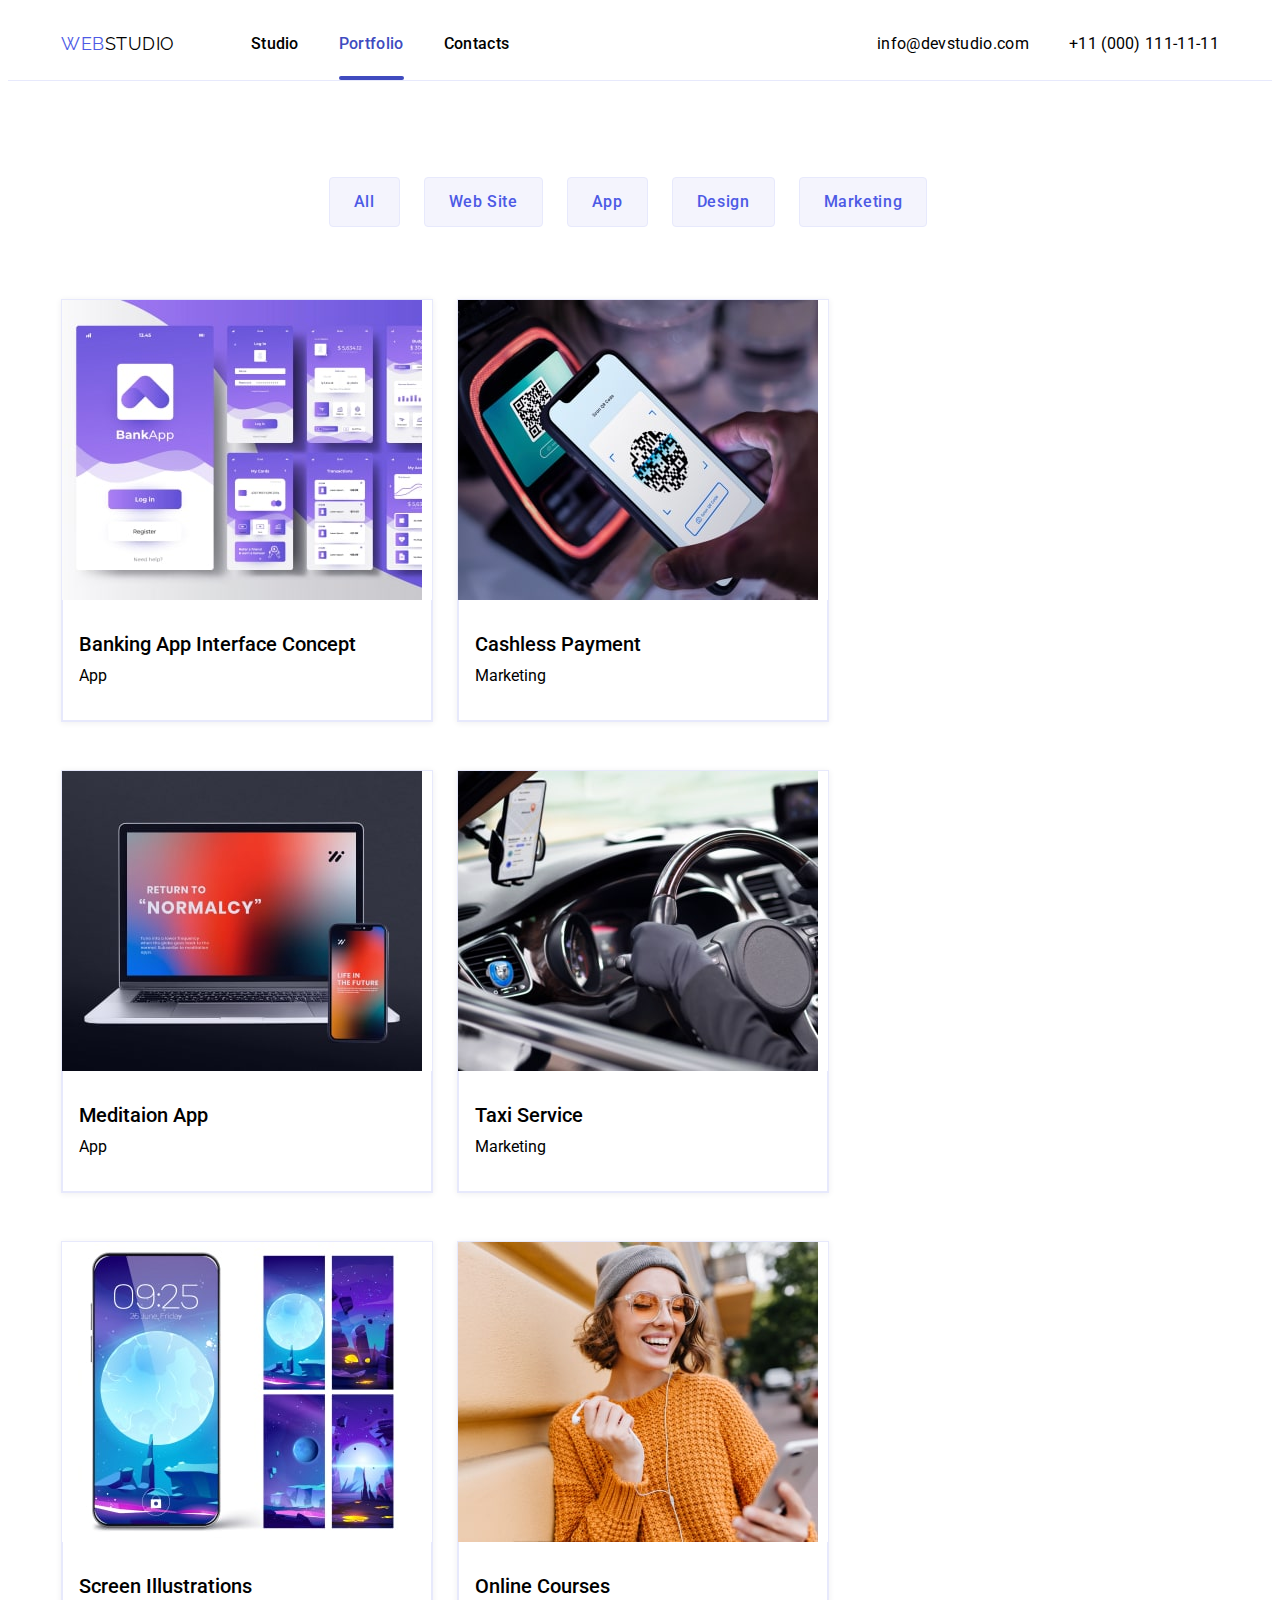
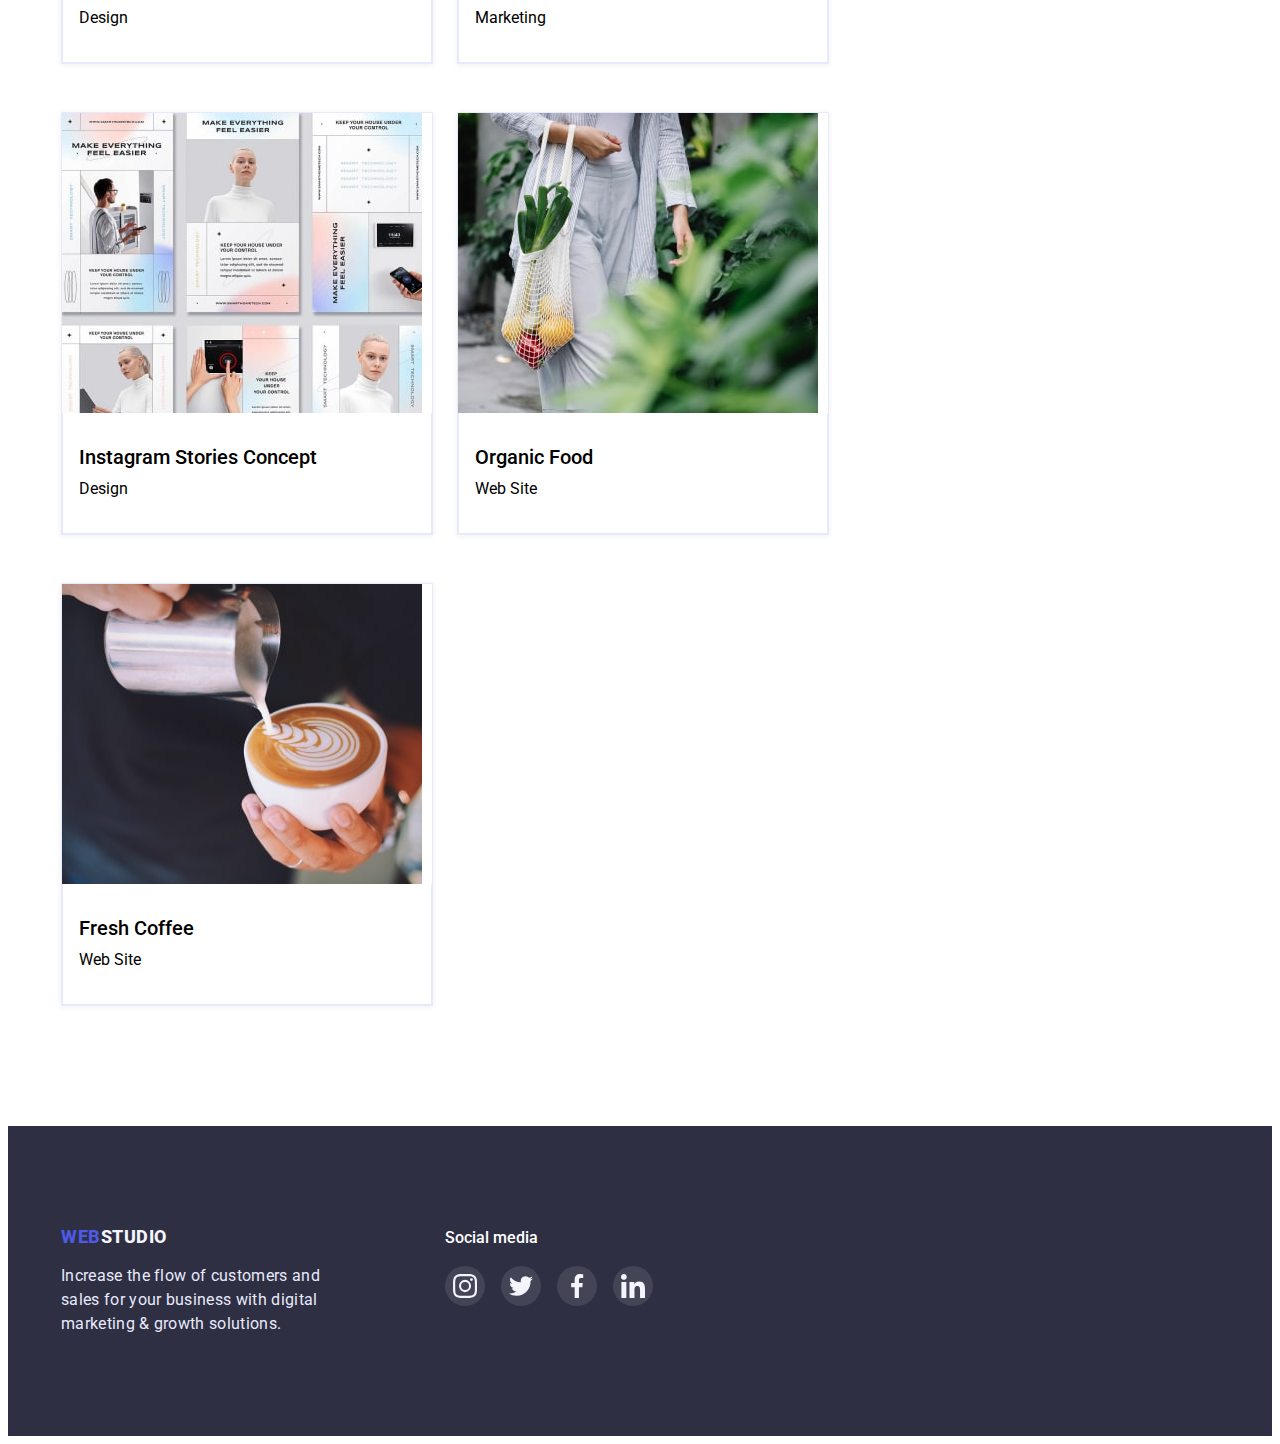
==== portfolio.html @ f20e6562 "update" ====
<!DOCTYPE html>
<html lang="en">
<head>
    <meta charset="UTF-8">
    <meta http-equiv="X-UA-Compatible" content="IE=edge">
    <meta name="viewport" content="width=device-width, initial-scale=1.0">
    <title>Portfolio</title>

<link rel="preconnect" href="https://fonts.googleapis.com">
<link rel="preconnect" href="https://fonts.gstatic.com" crossorigin>
<link href="https://fonts.googleapis.com/css2?family=Raleway:wght@800&family=Roboto:wght@400;500;700;900&display=swap"
    rel="stylesheet">
<link rel="stylesheet" href="https://cdnjs.cloudflare.com/ajax/libs/modern-normalize/1.1.0/modern-normalize.min.css"
  integrity="sha512-wpPYUAdjBVSE4KJnH1VR1HeZfpl1ub8YT/NKx4PuQ5NmX2tKuGu6U/JRp5y+Y8XG2tV+wKQpNHVUX03MfMFn9Q=="
  crossorigin="anonymous" referrerpolicy="no-referrer" />

<link rel="stylesheet" href="./css/styles.css">
</head>

<body>

<header class="page-header">
  <div class="conteiner main-nav">
    <nav class="main-nav">
      <a href="./index.html" class="logo link"><span class="logo-part">WEB</span>STUDIO</a>
      <ul class="site-nav list">
        <li class="item"><a class="nav-link link" href="./index.html">Studio</a></li>
        <li class="item"><a class="nav-link link-portfolio link" href="./portfolio.html">Portfolio</a></li>
        <li class="item"><a class="nav-link link" href="">Contacts</a></li>
      </ul>
    </nav>
     <address class="site-nav list">
     <ul class="info-nav list">
       <li class="item"><a class="info-link link" href="mailto:info@devstudio.com">info@devstudio.com</a></li>
       <li class="item"><a class="info-link link" href="tel:+110001111111">+11 (000) 111-11-11</a></li>
    </ul>
    </address>

  </div>
</header>

   <main>
       
        <section class="menu">
            <div class="conteiner">
              <h1 class="visually-hidden">text2</h1>
                  <ul class="menu-item list">
                     <li class="btn-list"><button class="btn" type="button">All</button></li>
                     <li class="btn-list"><button class="btn" type="button">Web Site</button></li>
                     <li class="btn-list"><button class="btn" type="button">App</button></li>
                     <li class="btn-list"><button class="btn" type="button">Design</button></li>
                     <li class="btn-list"><button class="btn" type="button">Marketing</button></li>
                   </ul>
             
                  <ul class="services-list list">
                      
                    <li class="services-item">
                      <a class="services-link" href="">
                        <div class="pic-overlay">
                          <img class="pic" src="./images/img4.jpg" alt="Banking app" width="360">
                        <p class="overlay">14 Stylish and User-Friendly App Design Concepts · Task Manager App · Calorie Tracker App · Exotic
                          Fruit Ecommerce App ·
                          Cloud Storage App</p>
                        </div>
                          <div class="card-conteiner">
                          <h2 class="title">Banking App Interface Concept</h2>
                          <p class="text">App</p>
                        </div>
                      </a>
                      </li>

                       <li class="services-item">
                        <a class="services-link" href="">
                         <div class="pic-overlay">
                           <img class="pic" src="./images/img5.jpg" alt="Cashless Payment" width="360">
                           <p class="overlay">14 Stylish and User-Friendly App Design Concepts · Task Manager App · Calorie Tracker App · Exotic Fruit Ecommerce App ·
                          Cloud Storage App</p>
                           </div>
                        <div class="card-conteiner">
                           <h2 class="title">Cashless Payment</h2>
                           <p class="text">Marketing</p>
                       </div>
                       </a>
                      </li>

                      <li class="services-item">
                        <a class="services-link" href="">
                          <div class="pic-overlay">
                            <img class="pic" src="./images/img6.jpg" alt="Meditaion App" width="360">
                        <p class="overlay">14 Stylish and User-Friendly App Design Concepts · Task Manager App · Calorie Tracker App · Exotic
                          Fruit Ecommerce App ·
                          Cloud Storage App</p>
                        </div>
                            <div class="card-conteiner">
                          <h2 class="title">Meditaion App</h2>
                          <p class="text">App</p>
                        </div>
                        </a>
                        </li>

                      <li class="services-item">
                        <a class="services-link" href="">
                          <div class="pic-overlay">
                           <img class="pic" src="./images/img7.jpg" alt="Taxi Service" width="360">
                        <p class="overlay">14 Stylish and User-Friendly App Design Concepts · Task Manager App · Calorie Tracker App · Exotic
                          Fruit Ecommerce App ·
                          Cloud Storage App</p>
                        </div>
                           <div class="card-conteiner">
                           <h2 class="title">Taxi Service</h2>
                           <p class="text">Marketing</p>
                        </div>
                        </a>
                      </li>

                    <li class="services-item">
                      <a class="services-link" href="">
                        <div class="pic-overlay">
                        <img class="pic" src="./images/img8.jpg" alt="Online Courses" width="360">
                        <p class="overlay">14 Stylish and User-Friendly App Design Concepts · Task Manager App · Calorie Tracker App · Exotic
                          Fruit Ecommerce App ·
                          Cloud Storage App</p>
                        </div>
                        <div class="card-conteiner">
                          <h2 class="title">Screen Illustrations</h2>
                          <p class="text">Design</p>
                        </div>
                        </a>
                    </li>

                      <li class="services-item">
                        <a class="services-link" href="">
                          <div class="pic-overlay">
                           <img class="pic" src="./images/img9.jpg" alt="Online Courses" width="360">
                        <p class="overlay">14 Stylish and User-Friendly App Design Concepts · Task Manager App · Calorie Tracker App · Exotic
                          Fruit Ecommerce App ·
                          Cloud Storage App</p>
                        </div>
                           <div class="card-conteiner">
                           <h2 class="title">Online Courses</h2>
                           <p class="text">Marketing</p>
                          
                        </div>
                        </a>
                     </li>

                    <li class="services-item">
                      <a class="services-link" href="">
                        <div class="pic-overlay">
                           <img class="pic" src="./images/img10.jpg" alt="Instagram Concept" width="360">
                        <p class="overlay">14 Stylish and User-Friendly App Design Concepts · Task Manager App · Calorie Tracker App · Exotic
                          Fruit Ecommerce App ·
                          Cloud Storage App</p>
                        </div>
                           <div class="card-conteiner">
                            <h2 class="title">Instagram Stories Concept</h2>
                           <p class="text">Design</p>
                        </div>
                        </a>
                     </li>

                      <li class="services-item">
                        <a class="services-link" href="">
                          <div class="pic-overlay">
                           <img class="services-pic" src="./images/img11.jpg" alt="Organic Food" width="360">
                        <p class="overlay">14 Stylish and User-Friendly App Design Concepts · Task Manager App · Calorie Tracker App · Exotic
                          Fruit Ecommerce App ·
                          Cloud Storage App</p>
                        </div>
                           <div class="card-conteiner">
                           <h2 class="title">Organic Food</h2>
                           <p class="text">Web Site</p>
                       </div>
                       </a>
                        </li>

                      <li class="services-item">
                        <a class="services-link" href="">
                          <div class="pic-overlay">
                           <img class="services-pic" src="./images/img12.jpg" alt="coffee" width="360">
                        <p class="overlay">14 Stylish and User-Friendly App Design Concepts · Task Manager App · Calorie Tracker App · Exotic
                          Fruit Ecommerce App ·
                          Cloud Storage App</p>
                        </div>
                           <div class="card-conteiner">
                           <h2 class="title">Fresh Coffee</h2>
                           <p class="text">Web Site</p>
                        </div>
                        </a>
                      </li>
                 </ul>
               
            </div>
          </section>
    </main>

<footer class="footer">
  <div class="conteiner footer-social">
    <div class="footer-soc-logo">
      <a class="logo-footer link" href="./index.html"><span class="logo-part">WEB</span>STUDIO</a>
      <p class="footer-text">Increase the flow of customers and sales for your business with digital marketing & growth
        solutions.</p>
    </div>
    <div class="footer-soc">
      <h3 class="footer-title">Social media</h3>
      <ul class="footer-soc-list list">

        <li class="footer-soc-item">
          <a href="#" class="footer-soc-link">
            <svg class="footer-soc-icon" width="24" height="24">
              <use href="./images/symbol-defs.svg#icon-instagram"></use>
            </svg>
          </a>
        </li>

        <li class="footer-soc-item">
          <a href="#" class="footer-soc-link">
            <svg class="footer-soc-icon" width="24" height="24">
              <use href="./images/symbol-defs.svg#icon-twitter"></use>
            </svg>
          </a>
        </li>
        <li class="footer-soc-item">
          <a href="#" class="footer-soc-link">
            <svg class="footer-soc-icon" width="24" height="24">
              <use href="./images/symbol-defs.svg#icon-facebook"></use>
            </svg>
          </a>
        </li>

        <li class="footer-soc-item">
          <a href="#" class="footer-soc-link">
            <svg class="footer-soc-icon" width="24" height="24">
              <use href="./images/symbol-defs.svg#icon-linkedin"></use>
            </svg>
          </a>
        </li>
      </ul>
    </div>
  </div>

</footer>
</body>
</html>
---- css/styles.css ----
:root {
    --primary-text-color: color: #434455;
    --title-text-color:color: #2E2F42;
    --accent-color:#404BBF;
    --background-color: #FFFFFF;
    --card-set-gap: 20px;
    --transition-dur-and-func:250ms cubic-bezier(0.4, 0, 0.2, 1);
    
}

body {
    background-color :var(--background-color);
    color: var(--primary-text-color);
    font-family: 'Roboto', sans-serif;
    font-size: 16px;
    line-height: 1.5;
}

h1,h2,h3,h4,h5,p {
    margin: 0;
}
.link {
    text-decoration: none;
}

.list {
    padding: 0;
    margin: 0;

    list-style: none;

}
img {
    display: block;
    max-width: 100%;
    height: auto;

}
/*-----------------------------------HEADER---------------------------------*/
.conteiner {
    padding: 0 15px;
    margin-left: auto;
    margin-right: auto;
    width: 1158px;
    
    
}
.page-header {
    border-bottom: 1px solid #E7E9FC;

}
.main-nav {
    display: flex;
    align-items: center;
    
}
.logo {
    padding-top: 24px;
    padding-bottom: 24px;
    
    font-family: 'Raleway', sans-serif;
    font-size: 18px;
    line-height: 1.33;
    letter-spacing: 0.03em;
    
    color: var(--title-text-color);
    margin-right: 76px;
    
}

.logo-part {
color: #4D5AE5;
}

.site-nav {
    display: flex;
    margin-left: auto;
    
}


.site-nav .item:last-child {
margin-right: 0;
}

.site-nav .item+ .item {
    margin-left: 40px;
}


.nav-link {
   position: relative;
    padding-top: 24px;
    padding-bottom:24px ;
    
    display: block;
    
    font-weight: 500;
    font-size: 16px;
    line-height: 1.5;
    letter-spacing: 0.02em;
   
    color:var(--title-text-color);
    transition: color var(--transition-dur-and-func);

}
.link-studio::after
{
    position: absolute;
    display: block;
    content: "";
    height:4px ;
    width: 100%;
    background-color: var(--accent-color);
    border-radius: 2px;
    
    left: 0;
    bottom: 0;
    transition: opacity var(--transition-dur-and-func);
    
}
.link-studio{
    color: var(--accent-color);
}
.link-portfolio::after {
    position: absolute;
    display: block;
    content: "";
    height: 4px;
    width: 100%;
    background-color: var(--accent-color);
    border-radius: 2px;
    margin-top: 24px;
    left: 0;
    bottom: 0;
transition: opacity var(--transition-dur-and-func);

}
.link-portfolio{
    color: var(--accent-color);
}


.nav-link:hover,
.nav-link:focus
{
    color: var(--accent-color);
}

.info-nav {
    display: flex;
    margin-left:auto;

}
.info-nav .item+ .item {
    margin-left: 40px;
}
.info-link {
    display: block;
    padding-top: 24px;
    padding-bottom: 24px;

    font-weight: 400;
    font-size: 16px;
    line-height: 1.5;
    letter-spacing: 0.02em;
    font-style: normal;
   
    color: var(--primary-text-color);
    transition: color var(--transition-dur-and-func);
    
}

.info-link:hover,
.info-link:focus {
    color: var(--accent-color);
}
/*--------------------------------------BODY-----------------------------------*/
.hero {
    padding-top: 188px;
    padding-bottom: 188px;
    background-color: #2E2F42;
    background-image: 
    linear-gradient(rgba(46, 47, 66, 0.7),
    rgba(46, 47, 66, 0.7)),
    
    url(../images/people-office.jpg);
    background-repeat: no-repeat;
    background-position: center;
    background-size: cover;
    text-align: center;
    margin-left: auto;
    margin-right: auto;
    max-width: 1440px;
}

.hero-title {
  
  width: 496px;
  margin: 0 auto;

  font-size: 56px;
  line-height: 1.07;
  text-align: center;
  letter-spacing: 0.02em;

color: #FFFFFF;

}

.button {
  font-family: inherit;
  font-weight: 500;
  font-size: 16px;
  line-height: 1.5;
  text-align: center;
  cursor: pointer;
  letter-spacing: 0.04em;
 
  color: #FFFFFF;
  background-color: #4D5AE5;

  margin-top: 48px;
  border-radius: 4px;
  border: none;
  padding: 16px 32px;
  display: inline-block;
  text-align: center;
  transition: color var(--transition-dur-and-func),
  background-color var(--transition-dur-and-func)
  

}
.button:hover,
.button:focus {
    background-color: var(--accent-color);
    color: #FFFFFF;
}

.feature-section {
    padding: 120px 0 ;
}
.hidden-title {
    position: absolute;
    width: 1px;
    height: 1px;
    margin: -1px;
    border: 0;
    padding: 0;
    white-space: nowrap;
    clip-path: inset(100%);
    clip: rect(0,0,0,0);
    overflow: hidden;
}

.feature-list {
display: flex;
}
.feature-item {

    width: 264px;
    margin-right: 24px;
    
}
.feature-item:last-child {
margin-right: 0;
}


.feature-item::before {

    display:block;
    content:"" ;
    height: 112px;
    
    background-size: 64px 64px;
    background-repeat: no-repeat ;
    background-position:center ;
    background-color: #F4F4FD;
    border-radius: 4px;
    margin-bottom: 8px;
    
}
.strategy-icon::before{
    background-image: url(../images/antenna\ 1\(3\).svg);
}

.punctuality-icon::before{
    background-image: url(../images/clock\ 1\(2\).svg);
}
.diligence-icon::before{
    background-image: url(../images/diagram\ 1\(3\).svg);
}
.technologies-icon::before{
    background-image: url(../images/astronaut\ 1\(2\).svg);
}

.feature-title {
    
    margin-bottom: 8px;

    font-weight: 500;
    font-size: 20px;
    line-height: 1.2;
    letter-spacing: 0.02em;

    color: var(--title-text-color);
}

.feature-text {
   
    
    font-size: 16px;
    line-height: 1.5;
    letter-spacing: 0.02em;

    color: var(--primary-text-color);
}
.team {
   background-color: #F4F4FD;
}

.team-title {
 margin-bottom: 72px;
  
  font-size: 36px;
  line-height: 1.11;
  text-align: center;
letter-spacing: 0.02em;

  color: var(--title-text-color);
}
.activity-section {
    padding-bottom: 120px;
}
.activity-list {
    display: flex;
}

.img:last-child {
    margin-right: 0;
}
.img {
    margin-right: 24px;
    width: 360px;
    border: 1px solid #E7E9FC;
}


.team {
    padding-top: 120px;
    padding-bottom: 120px;
    
}
.team-list {
    display: flex;
}
.team-pic{
    width: 264px;
margin-right: 24px;

background-color:#FFFFFF;
box-shadow: 0px 1px 6px 0px
 rgba(46, 47, 66, 0.08),
    0px 1px 1px 0px 
     rgba(46, 47, 66, 0.16),
    0px 2px 1px 0px 
     rgba(46, 47, 66, 0.08);
    border-radius: 0px 0px 4px 4px;

}


.team-pic:last-child {
    margin-right: 0;
}

.team-subtitle {
 margin-bottom: 5px;

  font-size: 20px;
  line-height: 1.2;
  letter-spacing: 0.02em;
  text-align: center;

  color: var(--title-text-color);
}

.team-text {
    
   margin-bottom: 8px;
    font-size: 16px;
    line-height: 1.5;
    letter-spacing: 0.02em;
    text-align: center;
    
    color: var(--primary-text-color);
    

}
.card-cont {
    padding: 32px 16px;
}
/*
.card-cont{
    box-shadow: 0px 1px 6px 0px
     rgba(46, 47, 66, 0.08),
      0px 1px 1px 0px
       rgba(46, 47, 66, 0.16), 
       0px 2px 1px 0px
        rgba(46, 47, 66, 0.08);
        border-radius: 0px 0px 4px 4px;
}
*/
.team-soc-list{
    display: flex;
    justify-content: center;
    gap: 24px;
}
.team-soc-link {
    display: flex;
    justify-content: center;
    align-items: center;
    width: 40px;
    height: 40px;
    border-radius: 50%;
    background-color: #4D5AE5;
    transition: background-color var(--transition-dur-and-func);

}
.team-soc-link:hover,
.team-soc-link:focus {
background-color: var(--accent-color)
}
/*
.team-soc-list {
display: flex;
justify-content: space-between;
width: 232px;
height: 40px;

margin: 0;
padding: 0;

}
.team-soc-link{
   display: block;
   width: 40px;
   height: 40px;
   border-radius: 50%;
   background-color: #4D5AE5;
}

.instagram{
    background-image: url(../images/instagram\ 2\(1\).svg);
    background-repeat: no-repeat;
        background-position: center;
        background-size: 16px 16px;
}
.twitter{
    background-image: url(../images/twitter\ 1\(1\).svg);
    background-repeat: no-repeat;
        background-position: center;
        background-size: 16px 16px;
}
.facebook{
    background-image: url(../images/facebook\ 1\(1\).svg);
    background-repeat: no-repeat;
        background-position: center;
        background-size: 16px 16px;
}

.linkedin{
    background-image: url(../images/linkedin\ 1\(1\).svg);
    background-repeat: no-repeat;
        background-position: center;
        background-size: 16px 16px;
}
*/
.customers{
    padding-top: 120px;
    padding-bottom: 120px;
  
}

.customer-list{
    display: flex;
    gap: 24px;
}

.customer-item{
    width: calc((100% - 168px) / 6);
    height: 88px;
}

.customer-link{
    width: 100%;
    height: 100%;
    border: 1px solid #8e8f99;
    border-radius: 4px;
    display: flex;
    align-items: center;
    justify-content: center;
    color: #8e8f99;
    transition: color var(--transition-dur-and-func), border-color var(--transition-dur-and-func);
      
}

.customer-icon{
   fill: currentColor; 
}
.customer-link:is(:hover, :focus) {
    border-color: var(--accent-color);
   color: var(--accent-color);
}
/*
.customer-icon:hover, 
.customer-icon:focus {
    fill: var(--accent-color);
}

.customer-link:is(:hover, :focus) .customer-icon {
    fill: var(--accent-color);

}
*/

/*-----------------------------------FOOTER-----------------------------------*/
.footer {
    background-color: #2E2F42;
    padding: 100px 0;
}

.logo-footer {
  margin-bottom: 16px;
  display: inline-block;

    font-weight: 800;
    font-size: 18px;
    line-height: 1.16;
    letter-spacing: 0.03em;

    color: #F4F4FD;
}

.footer-text {

  font-size: 16px;
  line-height: 1.5;
  letter-spacing: 0.02em;

  color: #E7E9FC;
  width: 264px;
}
.footer-title {
    margin-bottom: 16px;
    width: 96px;
    height: 24px;
    align-items: center;

   font-family: 'Roboto';
    font-style: normal;
    font-weight: 500;
    font-size: 16px;
    color: #FFFFFF;
}
.footer-soc-list {
    display: flex;
    gap: 16px;
}

.footer-soc-link {
    display: flex;
    justify-content: center;
    align-items: center;
    width: 40px;
    height: 40px;
    border-radius: 50%;
    background-color: rgba(255, 255, 255, 0.1);
    transition: background-color var(--transition-dur-and-func);
}
.footer-soc-link:hover, 
.footer-soc-link:focus{
    background-color: #31D0AA;
}

.footer-soc {
    display: block;
    justify-content: center;
    align-items: center;
}
.footer-social{
    display: flex;
}
.footer-soc-logo{
    margin-right: 120px;
}
/*---------------------------------Стилі для Portfolio----------------------------*/

/*------------------BODY-----------------------*/

.menu {
    padding: 96px 0 120px;
}
.visually-hidden {
   position: absolute;
    width: 1px;
    height: 1px;
    margin: -1px;
    border: 0;
    padding: 0;
    white-space: nowrap;
    clip-path: inset(100%);
    clip: rect(0 ,0 ,0 ,0);
    overflow: hidden;
}

.menu-item {
    display: flex;
    justify-content: center;
    margin-bottom: 72px;
}

.menu-item:last-child {
 margin-right: 0;
}

.menu-item .btn {
 
    font-family: inherit;
    font-weight: 500;
    font-size: 16px;
    line-height: 1.5;
    cursor: pointer;
    letter-spacing: 0.04em;
    background-color: #F4F4FD;
    color: #4D5AE5;
    border: 1px solid #E7E9FC;
    border-radius: 4px;
    padding: 12px 24px;
    transition: color var(--transition-dur-and-func),
    background-color var(--transition-dur-and-func),
    box-shadow var(--transition-dur-and-func),
    border-color var(--transition-dur-and-func);
}

.btn-list {
    margin-right: 24px;
    
}

.btn:focus,
.btn:hover {
    background-color: var(--accent-color);
    color: #FFFFFF;
    border-color: transparent;
    border-radius: 4px;
    box-shadow: 0px 3px 1px 0px
    rgba(0, 0, 0, 0.1), 
    0px 2px 1px 0px
    rgba(0, 0, 0, 0.08), 
    0px 2px 2px 0px
     rgba(0, 0, 0, 0.12);
     
     
}


.services-item .title {
    
  font-weight: 500;
  font-size: 20px;
  line-height: 1.2;

  color: var(--title-text-color);
   
}

.title {
    margin-bottom: 8px;

}
.card-conteiner .text {
    
    font-size: 16px;
    line-height: 1.5;   
    color: var(--primary-text-color);
    
}


.services-list {
list-style: none;
padding: 0;
margin: 0;
margin-left: -24px;
margin-top: -48px;
display: flex;
flex-wrap: wrap;
}

.services-list .services-item {
flex-basis: calc(100%/3 - 24px);
margin-left: 24px;
margin-top: 48px;

}

.card-conteiner {
    padding: 32px 16px;
    border: 1px solid #E7E9FC;
    border-top: none;
}

.services-item{
    border: 1px solid #E7E9FC;
    box-shadow: 0px 1px 6px 0px 
  rgba(46, 47, 66, 0.08);
  position: relative;
  transition: box-shadow var(--transition-dur-and-func);
        
}
/*
.services-link :hover,
.services-link :focus{
    box-shadow: 0px 1px 6px 0px 
    rgba(46, 47, 66, 0.08), 
    0px 1px 1px 0px
    rgba(46, 47, 66, 0.16),
     0px 2px 1px 0px
     rgba(46, 47, 66, 0.08);
}
*/

    
.services-link{
    text-decoration: none;
    color: var(--primary-text-color);
    display: block;
    transition: box-shadow var(--transition-dur-and-func);
    

}

.services-link:hover,
.services-link:focus{
box-shadow: 0px 1px 6px 0px
 rgba(46, 47, 66, 0.08),
0px 1px 1px 0px 
rgba(46, 47, 66, 0.16),
     0px 2px 1px 0px 
    rgba(46, 47, 66, 0.08);
    
}
.pic-overlay{
position: relative;
overflow: hidden;
}
.overlay{
    position: absolute;
    background-color: #4D5AE5;
    color: #F4F4FD;
    font-size: 16px;
    letter-spacing: 0.02em;
    width: 100%;
    height: 100%;
    padding-top: 40px;
    padding-right: 32px;
    padding-left: 32px;
    padding-bottom: 164px;
    top: 0;
    right: 0;
    transition: transform 250ms cubic-bezier(0.4, 0, 0.2,1);
    transform: translate(0,101%);
}
.services-link:hover .overlay,
.services-link:focus .overlay

 {
transform: translate(0,0);
}
/*---------------------MODAL WINDOW--------------*/
.backdrop{
position: fixed;
top:0;
left: 0;
width: 100%;
height: 100%;
background-color: rgba(46, 47, 66, 0.4);
z-index: 100; 
transition: opacity var(--transition-dur-and-func),visibility var(--transition-dur-and-func);
}
.backdrop.is-hidden{
    opacity: 0;
    visibility: hidden;
    pointer-events: none;
}
.modal{
    top: 50%;
    left: 50%;
    transform: translate(-50%,-50%);
width: 408px;
height: 576px;
background-color: #FCFCFC;
box-shadow: 0px 1px 1px 0px
 rgba(0, 0, 0, 0.14),
  0px 1px 3px 0px
 rgba(0, 0, 0, 0.12), 
  0px 2px 1px 0px 
 rgba(0, 0, 0, 0.2);
 border-radius: 4px;
position: absolute;

}

.modal-close-btn{
 position: absolute;
top: 24px;
right: 24px;
 display: flex;
 justify-content: center;
align-items: center;
width: 24px;
height: 24px;
cursor: pointer;
border: 1px solid rgba(0, 0, 0, 0.1);
border-radius: 50%;
background-color: #E7E9FC;

transition: background-color var(--transition-dur-and-func);
}

.modal-close-btn:hover,
.modal-close-btn:focus {
 background-color:var(--accent-color);
}

.modal-close-icon{
    background-color: transparent;
    width: 8px;
    height: 8px;
    transition: fill var(--transition-dur-and-func);
}
.modal-close-btn:hover .modal-close-icon, 
.modal-close-btn:focus .modal-close-icon {
    fill: #FFFFFF;
}
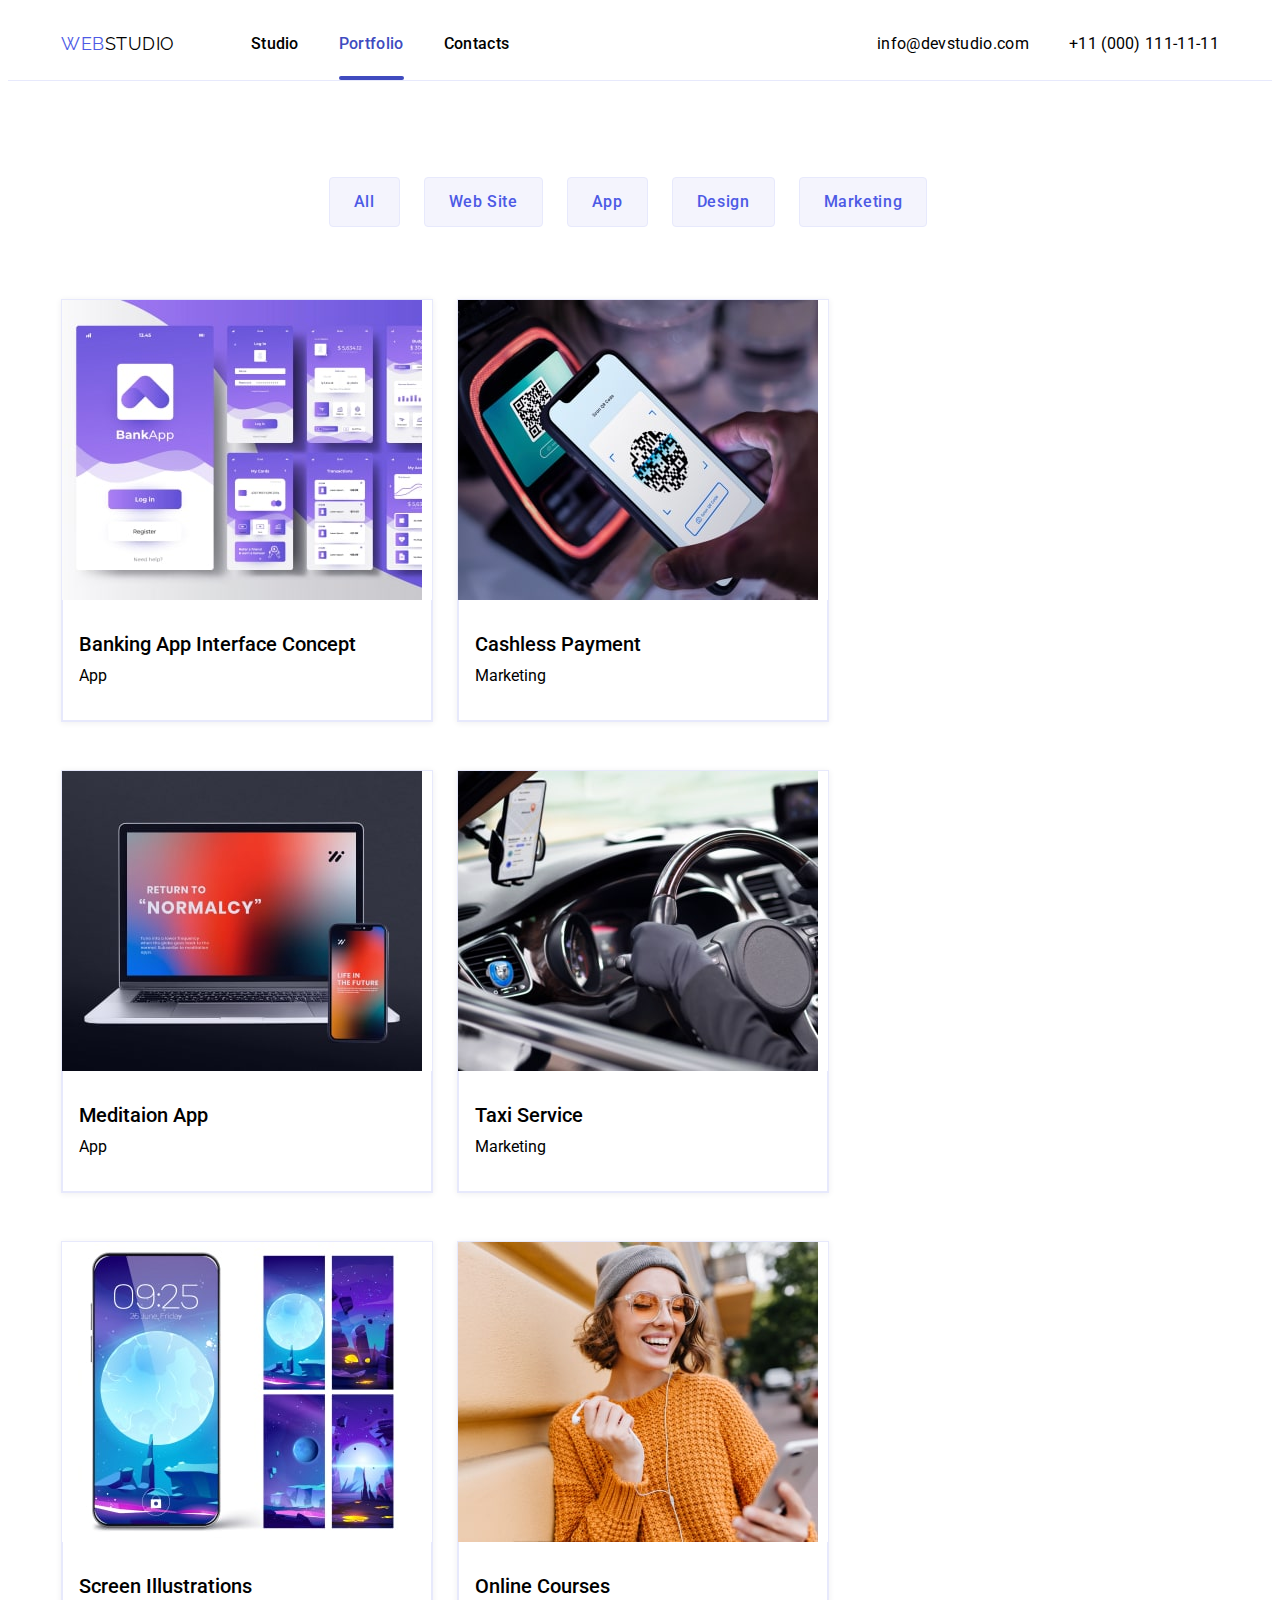
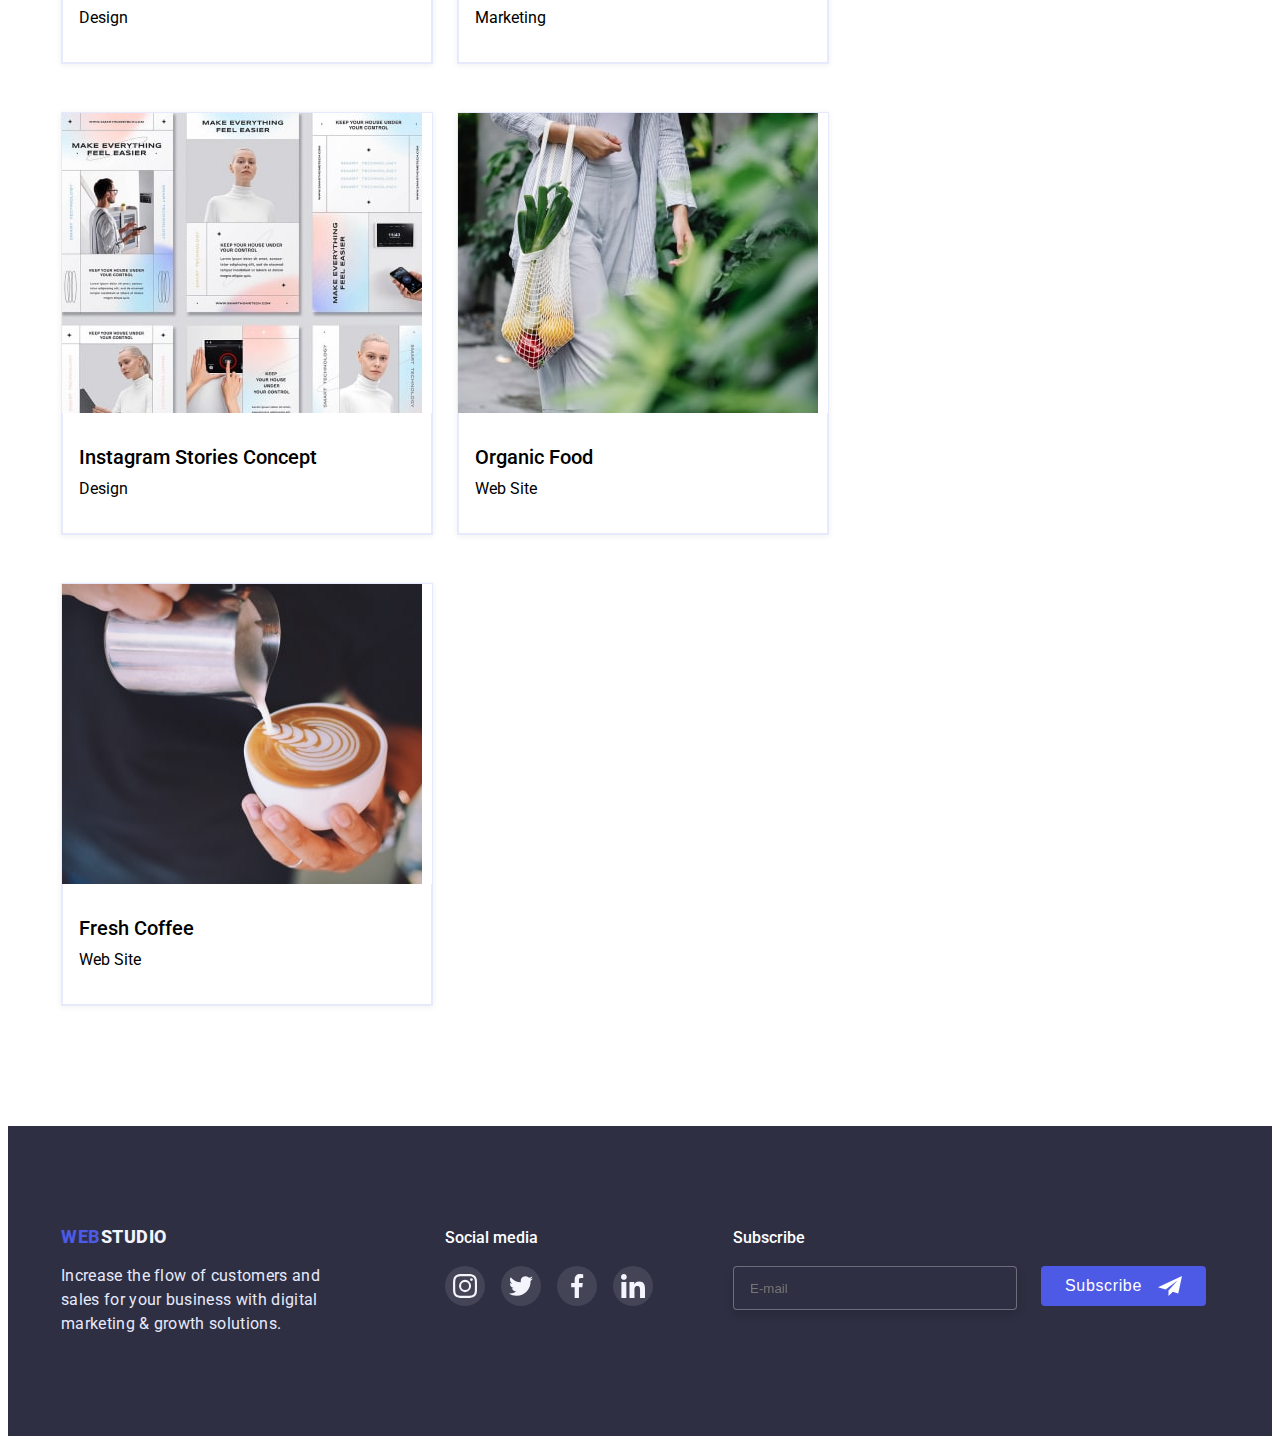
==== commit c7c49ee5: "update" ====
--- a/portfolio.html
+++ b/portfolio.html
@@ -237,6 +237,19 @@
         </li>
       </ul>
     </div>
+    <form class="footer-subscribe">
+      <label class="footer-title" for="email">Subscribe</label>
+      <span class="footer-input-wrapper">
+    
+        <div class="footer-btn-wrapper">
+          <input type="email" class="footer-input" id="email" name="Email" placeholder="E-mail">
+          <button type="submit" class="footer-btn">Subscribe
+            <svg class="footer-soc-icon" width="24" height="24">
+              <use href="./images/symbol-defs.svg#icon-frame"></use>
+            </svg>
+          </button>
+        </div>
+    </form>
   </div>
 
 </footer>
--- a/css/styles.css
+++ b/css/styles.css
@@ -595,6 +595,57 @@
 .footer-soc-logo{
     margin-right: 120px;
 }
+.footer-subscribe{
+    display: block;
+        justify-content: center;
+        align-items: center;
+        margin-left: 80px;
+}
+.footer-input{
+    width: 264px;
+    height: 40px;
+    border: 1px solid rgba(255, 255, 255, 0.3);
+    filter: drop-shadow(0px 4px 4px rgba(0, 0, 0, 0.15));
+    border-radius: 4px;
+    background-color:#2E2F42;
+   padding-left: 16px;
+   color: #FFFFFF;
+transition: border-color var(--transition-dur-and-func);
+  
+}
+.footer-input:focus {
+    border-color: var(--accent-color);
+    outline: none;
+}
+.footer-btn-wrapper{
+    display: flex;
+    margin-top: 16px;
+}
+.footer-btn{
+display: flex;
+justify-content: center;
+align-items: center;
+width: 165px;
+height: 40px;
+padding: 8px 24px;
+gap: 16px;
+background-color: #4D5AE5;
+border-radius: 4px;
+font-weight: 500;
+font-size: 16px;
+letter-spacing: 0.04em;
+color: #FFFFFF;
+border: none;
+margin-left: 24px;
+transition: background-color var(--transition-dur-and-func);
+
+}
+.footer-btn:hover,
+.footer-btn:focus
+ {
+background-color: var(--accent-color);
+}
+
 /*---------------------------------Стилі для Portfolio----------------------------*/
 
 /*------------------BODY-----------------------*/
@@ -770,7 +821,7 @@
     padding-bottom: 164px;
     top: 0;
     right: 0;
-    transition: transform 250ms cubic-bezier(0.4, 0, 0.2,1);
+    transition: transform var(--transition-dur-and-func);
     transform: translate(0,101%);
 }
 .services-link:hover .overlay,
@@ -800,7 +851,7 @@
     left: 50%;
     transform: translate(-50%,-50%);
 width: 408px;
-height: 576px;
+height: 584px;
 background-color: #FCFCFC;
 box-shadow: 0px 1px 1px 0px
  rgba(0, 0, 0, 0.14),
@@ -844,4 +895,154 @@
 .modal-close-btn:hover .modal-close-icon, 
 .modal-close-btn:focus .modal-close-icon {
     fill: #FFFFFF;
+}
+.modal-title{
+    margin-top: 72px;
+    margin-bottom: 16px;
+    display: flex;
+    align-content: center;
+    justify-content: center;
+
+    font-weight: 500;
+        font-size: 16px;
+        letter-spacing: 0.02em;
+        color: #2E2F42;
+        margin-bottom: 16px;
+}
+.contact-form{
+    display: flex;
+    flex-direction: column;
+    width: 360px;
+    margin-left:24px;
+    
+
+}
+.modal-input{
+    background-color: transparent;
+    width: 100%;
+    height: 40px;
+    margin: bottom 4px;
+    border: 1px solid rgba(33, 33, 33, 0.2);
+        border-radius: 4px;
+        padding-left: 38px;
+        color: #000;
+        transition: border-color var(--transition-dur-and-func);
+}
+
+.input-title{
+    font-weight: 400;
+    font-size: 12px;
+    color: #8E8F99;
+    
+
+}
+.modal-input-wrapper{
+    position: relative;
+}
+.modal-input:focus{
+border-color: var(--accent-color);
+outline: none;
+}
+.modal-input:focus+ .modal-icon {
+    fill: var(--accent-color);
+}
+
+.textarea {
+    width: 100%;
+    height: 120px;
+    margin-bottom:16px ;
+    resize: none;
+    font-weight: 400;
+    font-size: 12px;
+    letter-spacing: 0.04em;
+    color: #000;
+    border: 1px solid rgba(33, 33, 33, 0.2);
+    border-radius: 4px;
+    margin-bottom: 16px;
+    padding: 8px 16px;
+    transition: border-color var(--transition-dur-and-func);
+}
+.textarea:focus {
+    border-color: var(--accent-color);
+    outline: none;
+}
+.textarea::placeholder{
+font-weight: 400;
+    font-size: 12px;
+    letter-spacing: 0.04em;
+    color: rgba(117, 117, 117, 0.5);
+    
+}
+.modal-icon{
+    display: block;
+    position: absolute;
+    top:40%;
+    left: 16px;
+    transform: translate(0,-50%);
+    transition: fill var(--transition-dur-and-func);
+    
+}
+.modal-fieldset{
+    display: block;
+    font-weight: 400;
+    font-size: 12px;
+    letter-spacing: 0.04em;
+    color: #757575;
+    margin-bottom:24px;
+}
+.modal-checkbox{
+    display: flex;
+    align-items: center;
+}
+.modal-checkbox::before{
+    content: "";
+    display: block;
+    width: 16px;
+        height: 16px;
+        border: 1.25px solid #2E2F42;
+        border-radius: 2px;
+        border-color: rgba(46, 47, 66, 1);
+        cursor: pointer;
+        margin-right: 8px;
+        
+}
+.modal-input-checkbox:checked + .modal-checkbox::before{
+background-color: var(--accent-color);
+background-image: url(../images/Vector.svg);
+background-size: 10px 8px;
+background-repeat: no-repeat;
+background-position: center;
+transition:background-color var(--transition-dur-and-func);
+
+}
+.modal-input-checkbox:focus+.modal-checkbox::before {
+    border: 1.25px solid #404BBF;
+    
+}
+.modal-btn{
+    width: 169px;
+    height: 56px;
+    background-color: #4D5AE5;
+    box-shadow: 0px 4px 4px 0px rgba(0, 0, 0, 0.15);
+    border-radius: 4px;
+    display: flex;
+    justify-content: center;
+    align-items: center;
+    text-align: center;
+    letter-spacing: 0.04em;
+    color: #FFFFFF;
+    font-weight: 500;
+    font-size: 16px;
+    border: none;
+}
+.modal-btn:hover,
+.modal-btn:focus {
+    background-color: var(--accent-color);
+
+}
+
+.modal-btn-wrapper{
+    display: flex;
+        justify-content: center;
+        align-items: center;
 }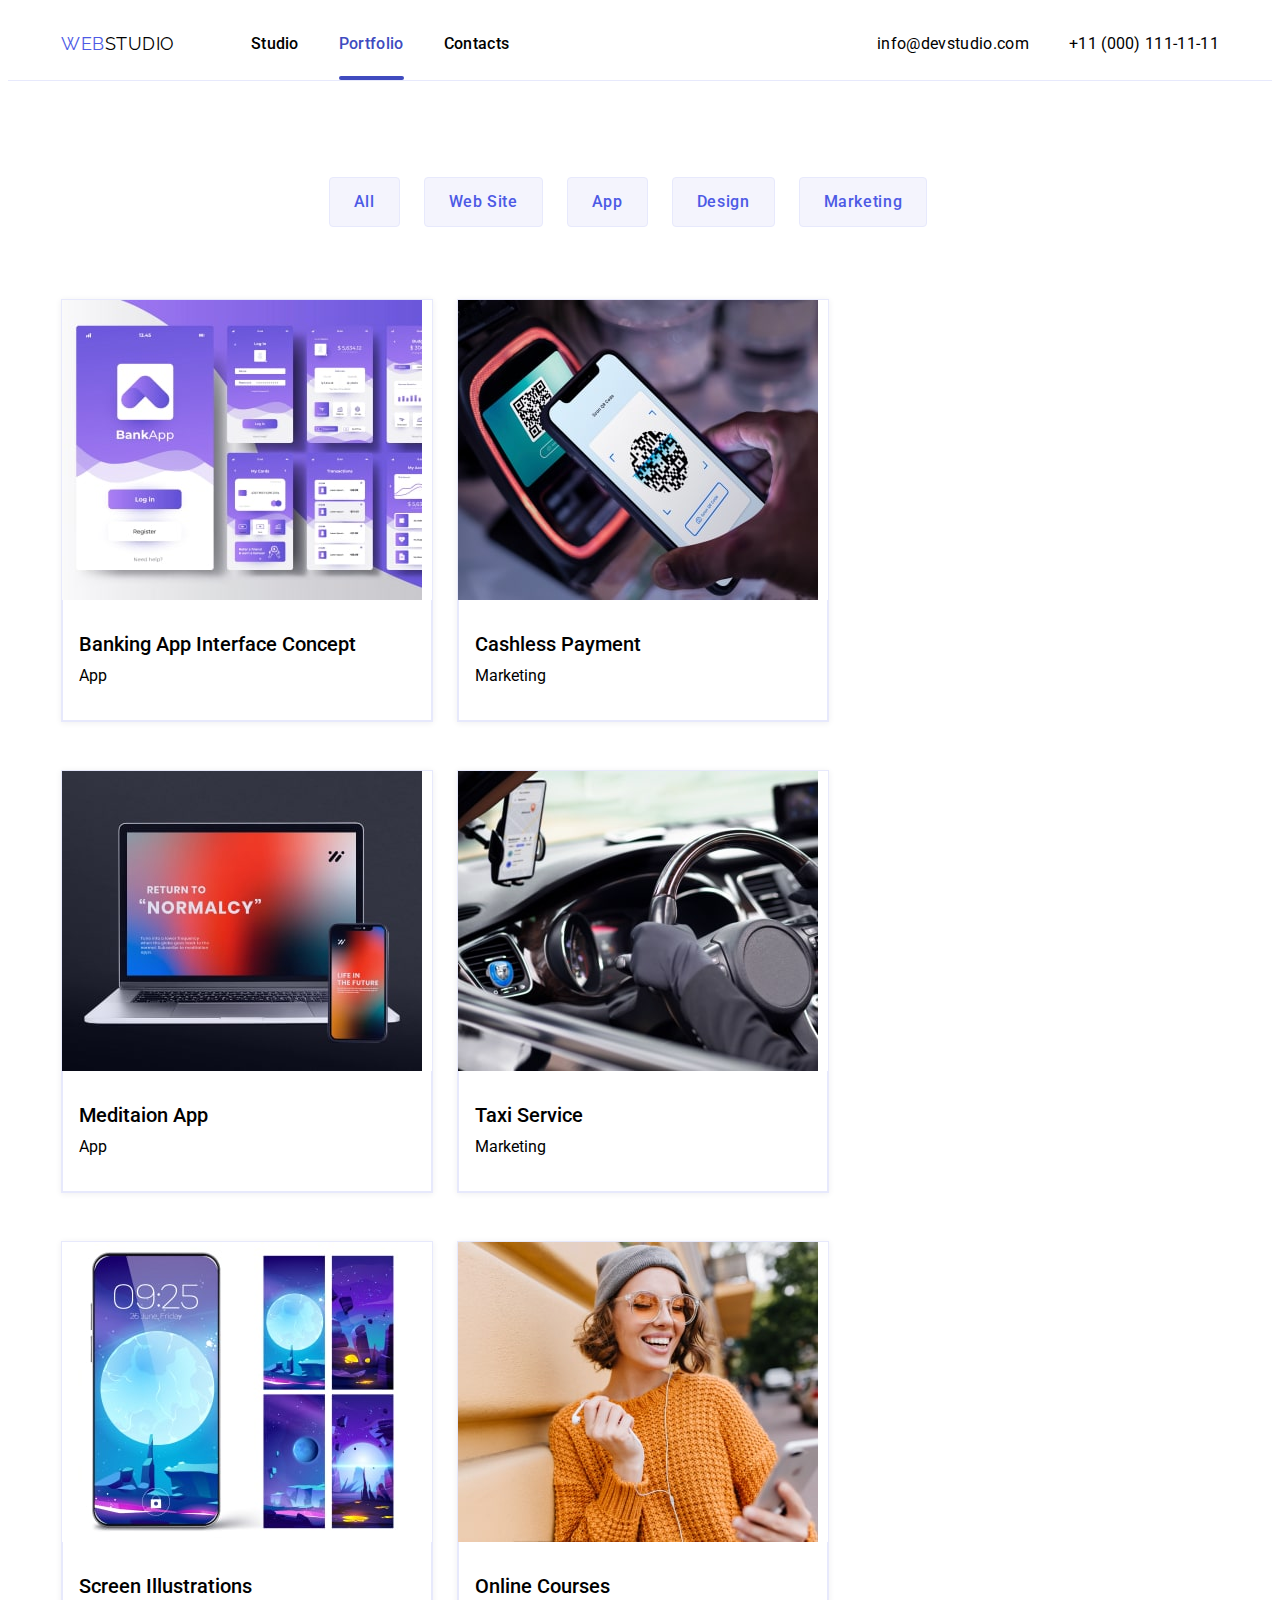
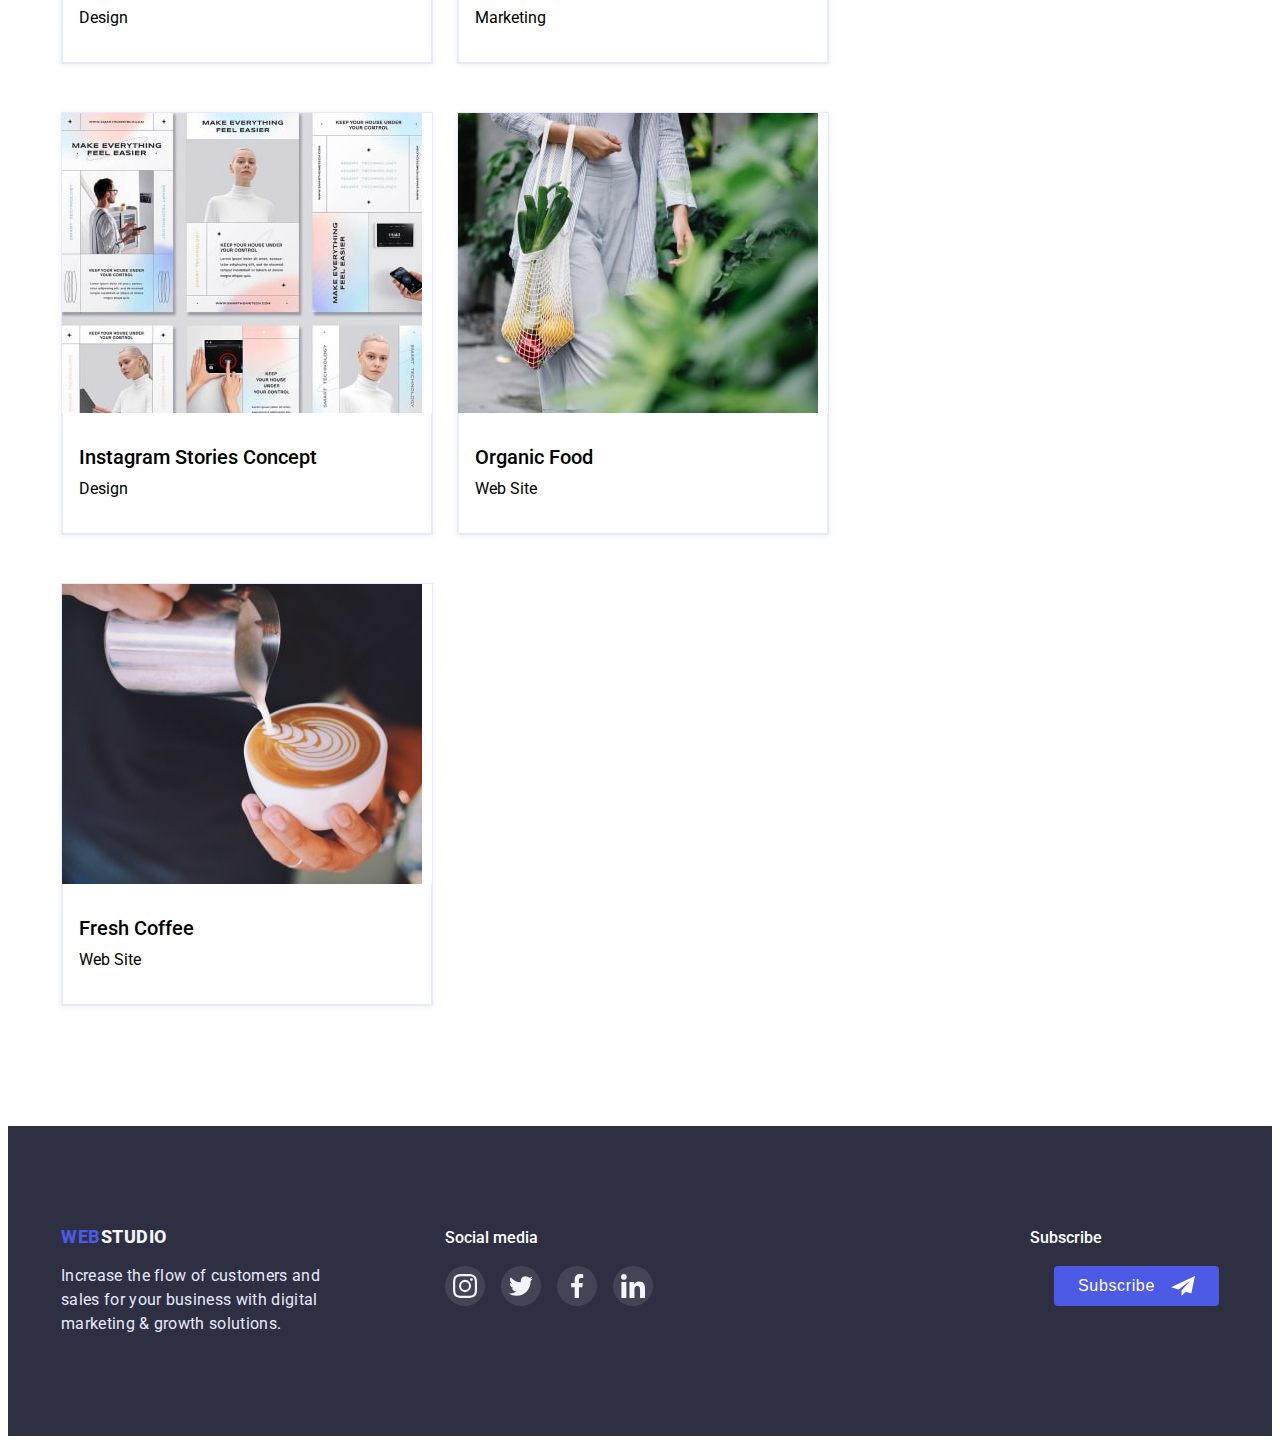
==== commit 0ea1d6d3: "update" ====
--- a/portfolio.html
+++ b/portfolio.html
@@ -238,11 +238,11 @@
       </ul>
     </div>
     <form class="footer-subscribe">
-      <label class="footer-title" for="email">Subscribe</label>
-      <span class="footer-input-wrapper">
-    
+      <p class="footer-title">Subscribe</p>
         <div class="footer-btn-wrapper">
+          <label class="footer-title visually-hidden" for="email">Email
           <input type="email" class="footer-input" id="email" name="Email" placeholder="E-mail">
+          </label>
           <button type="submit" class="footer-btn">Subscribe
             <svg class="footer-soc-icon" width="24" height="24">
               <use href="./images/symbol-defs.svg#icon-frame"></use>
--- a/css/styles.css
+++ b/css/styles.css
@@ -599,7 +599,7 @@
     display: block;
         justify-content: center;
         align-items: center;
-        margin-left: 80px;
+        margin-left: auto;
 }
 .footer-input{
     width: 264px;
@@ -618,6 +618,7 @@
     outline: none;
 }
 .footer-btn-wrapper{
+    align-items: center;
     display: flex;
     margin-top: 16px;
 }
@@ -847,9 +848,9 @@
     pointer-events: none;
 }
 .modal{
-    top: 50%;
-    left: 50%;
-    transform: translate(-50%,-50%);
+top: 50%;
+left: 50%;
+transform: translate(-50%,-50%);
 width: 408px;
 height: 584px;
 background-color: #FCFCFC;
@@ -861,6 +862,7 @@
  rgba(0, 0, 0, 0.2);
  border-radius: 4px;
 position: absolute;
+padding:72px 24px 24px;
 
 }
 
@@ -896,8 +898,11 @@
 .modal-close-btn:focus .modal-close-icon {
     fill: #FFFFFF;
 }
+.modal-form-field{
+    margin-bottom: 8px;
+}
 .modal-title{
-    margin-top: 72px;
+    
     margin-bottom: 16px;
     display: flex;
     align-content: center;
@@ -912,27 +917,28 @@
 .contact-form{
     display: flex;
     flex-direction: column;
-    width: 360px;
-    margin-left:24px;
+    width: 100%;
+    
     
 
 }
 .modal-input{
     background-color: transparent;
     width: 100%;
-    height: 40px;
-    margin: bottom 4px;
+    height: 38px;
     border: 1px solid rgba(33, 33, 33, 0.2);
-        border-radius: 4px;
-        padding-left: 38px;
-        color: #000;
-        transition: border-color var(--transition-dur-and-func);
+    border-radius: 4px;
+    padding-left: 36px;
+    color: #000;
+    transition: border-color var(--transition-dur-and-func);
 }
 
 .input-title{
     font-weight: 400;
     font-size: 12px;
     color: #8E8F99;
+    margin-bottom: 4px;
+    display: block;
     
 
 }
@@ -948,6 +954,7 @@
 }
 
 .textarea {
+    display: block;
     width: 100%;
     height: 120px;
     margin-bottom:16px ;
@@ -958,7 +965,7 @@
     color: #000;
     border: 1px solid rgba(33, 33, 33, 0.2);
     border-radius: 4px;
-    margin-bottom: 16px;
+    margin-bottom:8px;
     padding: 8px 16px;
     transition: border-color var(--transition-dur-and-func);
 }
@@ -976,7 +983,7 @@
 .modal-icon{
     display: block;
     position: absolute;
-    top:40%;
+    top:50%;
     left: 16px;
     transform: translate(0,-50%);
     transition: fill var(--transition-dur-and-func);
@@ -988,7 +995,7 @@
     font-size: 12px;
     letter-spacing: 0.04em;
     color: #757575;
-    margin-bottom:24px;
+    margin-bottom:16px;
 }
 .modal-checkbox{
     display: flex;
@@ -998,28 +1005,35 @@
     content: "";
     display: block;
     width: 16px;
-        height: 16px;
-        border: 1.25px solid #2E2F42;
-        border-radius: 2px;
-        border-color: rgba(46, 47, 66, 1);
-        cursor: pointer;
-        margin-right: 8px;
+    height: 16px;
+    border: 1.25px solid #2E2F42;
+    border-radius: 2px;
+    border-color: rgba(46, 47, 66, 1);
+    margin-right: 8px;
         
 }
 .modal-input-checkbox:checked + .modal-checkbox::before{
 background-color: var(--accent-color);
 background-image: url(../images/Vector.svg);
-background-size: 10px 8px;
 background-repeat: no-repeat;
 background-position: center;
-transition:background-color var(--transition-dur-and-func);
-
-}
+
+
+}
+.modal-input-checkbox{
+    transition: background-color var(--transition-dur-and-func);
+}
+
 .modal-input-checkbox:focus+.modal-checkbox::before {
     border: 1.25px solid #404BBF;
     
 }
 .modal-btn{
+  display: flex;
+  justify-content: center;
+  align-items: center;
+margin-right: auto;
+margin-left: auto;
     width: 169px;
     height: 56px;
     background-color: #4D5AE5;
@@ -1041,8 +1055,3 @@
 
 }
 
-.modal-btn-wrapper{
-    display: flex;
-        justify-content: center;
-        align-items: center;
-}